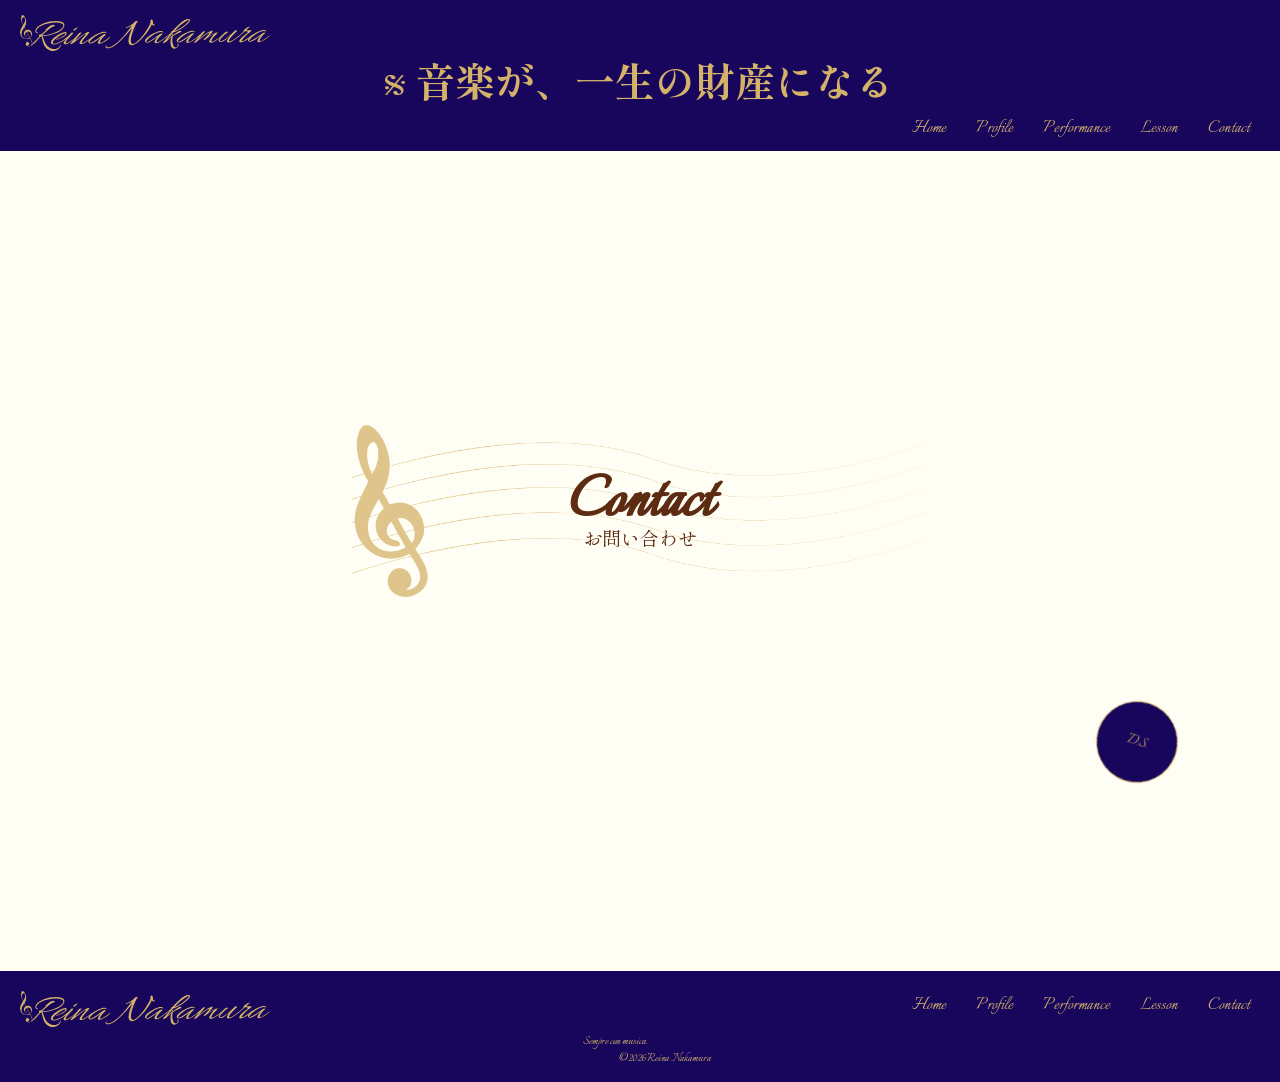
==== contact/contact.html @ 7257849a "Add files via upload" ====
<html>

<head>
    <meta charset="utf-8">
    <title>中村鈴奈HP お問い合わせページ</title>
    <link href="../css/reset.css" rel="stylesheet" type="text/css">
    <link href="../css/style.css" rel="stylesheet" type="text/css">
    <link href="../css/anime.css" rel="stylesheet" type="text/css">
    <link rel="preconnect" href="https://fonts.googleapis.com">
    <link rel="preconnect" href="https://fonts.gstatic.com" crossorigin>
    <link
        href="https://fonts.googleapis.com/css2?family=Italianno&family=Shippori+Mincho:wght@400;500;600;700;800&display=swap"
        rel="stylesheet">
    <meta name="viewport" content="width=device-width, initial-scale=1.0">
</head>

<body>
    <header>
        <h1 class="logo"><img src="../images/logo.svg" alt="中村鈴奈　公式ウェブサイト"></h1>
        <div class="header_title">
            <img src="../images/segno.png" id="segno">
            <h2>音楽が、一生の財産になる</h2>
        </div>
        <nav class="nav">
            <li><a href="../index.html" lang="en">Home</a></li>
            <li><a href="../profile/profile.html" lang="en">Profile</a></li>
            <li><a href="../performance/performance.html" lang="en">Performance</a></li>
            <li><a href="../lesson/lesson.html" lang="en">Lesson</a></li>
            <li><a href="#" lang="en">Contact</a></li>
        </nav>
    </header>
    <main>
        <section id="title">
            <img src="../images/titlebg.png">
            <div class="titletext">
                <h2 lang="en">Contact</h2>
                <small>お問い合わせ</small>
            </div>
        </section>
        <div class="back_to_top">
            <a href="#segno">
                <p lang="en">D.S.</p>
            </a>
        </div>
    </main>
    <footer>
        <div>
            <h1 class="logo"><a href="#segno"><img src="../images/logo.svg" alt="中村鈴奈　公式ウェブサイト"></a></h1>
            <nav class="nav">
                <li><a href="../index.html" lang="en">Home</a></li>
                <li><a href="../profile/profile.html" lang="en">Profile</a></li>
                <li><a href="../performance/performance.html" lang="en">Performance</a></li>
                <li><a href="../lesson/lesson.html" lang="en">Lesson</a></li>
                <li><a href="#segno" lang="en">Contact</a></li>
            </nav>
        </div>
        <p>
            <small class="italiano" lang="en">Sempre con musica.</small><br>
            <small class="copylight" lang="en">&copy;2026 Reina Nakamura</small>
        </p>
    </footer>
    <script src="../js/jquery-4.0.0.min.js"></script>
    <script src="../js/main.js"></script>
</body>
---- css/style.css ----
html {
    font-family: "Shippori Mincho", serif;
    background: #fffef4;
    color: #5d2b11;
    font-size: 62.5%;
    scroll-behavior: smooth;
}

:lang(en) {
    font-family: "Italianno", cursive;
}

body {
    font-size: 1.6rem;
}

a {
    color: #d4b26a;
}

h2 {
    font-size: 2.9rem;
}

h2:lang(en) {
    font-size: 5rem;
    line-height: 0.8;
}

#menu-btn-check {
    display: none;
}

header {
    width: 100vw;
    background: #17065c;
    color: #d4b26a;
}

header h1 img {
    width: 250px;
    padding: 15px 0 0 20px;
}

.header_title {
    display: flex;
    justify-content: center;
    align-items: center;
}

.header_title img {
    width: 20px;
    height: 20px;
    padding: 10px 10px 0 0;
}

header h2 {
    font-size: 4rem;
}

header nav {
    display: flex;
    justify-content: flex-end;
    padding: 0 15px 10px 15px;
}

header li {
    padding: 0 15px 0;
    font-size: 2rem;
}

#segno {
    scroll-margin-top: 65px;
}

.inner {
    max-width: 860px;
    width: min(90%, 860px);
    margin: auto;
}

#fv {
    margin-top: 100px;
}

.fv {
    display: grid;
    grid-template-columns: 1fr 1fr;
}

.fv_img {
    display: grid;
    position: relative;
    width: 100%;
    justify-items: center;
    gap: 12px;
}

.fvimg1 {
    width: 200px;
    height: 250px;
    background: red;
    position: relative;
    transform: translateX(-70px)translateY(-20px);
    box-shadow: 4px 4px 12px rgba(93, 43, 17, .25);
}

.fvimg2 {
    width: 240px;
    height: 180px;
    background: blue;
    position: absolute;
    transform: translateX(50px)translateY(80px);
    box-shadow: 4px 4px 12px rgba(93, 43, 17, .25);
}

.fv_text {
    display: grid;
    gap: 25px;
}

.fv1 {
    justify-self: start;
}

.fv2 {
    justify-self: start;
    margin-left: 4vw;
    transform: translateY(-10px);
}

.fv3,
.fv4,
.fv5 {
    justify-self: start;
}

.fv_bottom {
    display: flex;
    justify-content: center;
    align-items: center;
    margin-top: 50px;
    gap: 70px;
}

.fv7 {
    display: grid;
    width: 145px;
    height: 45px;
    background-color: #17065c;
    color: #d4b26a;
    border-radius: 10px;
}

.fv7 a {
    display: grid;
    place-items: center;
    width: 100%;
    height: 100%;
}

.fv6 {
    text-align: center;
    transform: translateX(-50px);
}

.fv6_1 {
    text-align: center;
}

.contact_btn {
    display: flex;
    width: 145px;
    height: 45px;
    background-color: #17065c;
    color: #d4b26a;
    justify-content: center;
    align-items: center;
    border-radius: 10px;
    margin-top: 50px;
}

#service {
    margin-top: 100px;
}

.sectiontitle {
    display: block;
    text-align: center;
    margin-bottom: 30px;
}

.sectiontitle small {
    display: block;
    margin-bottom: 15px;
}

.service_grid {
    display: grid;
    grid-template-columns: repeat(3, 1fr);
    gap: 10px 20px;
    justify-content: space-evenly;
    margin: 0 100px;
}

.service_img {
    width: 350px;
    aspect-ratio: 5/3;
    background-color: #d4b26a;
    margin: 10px auto 25px;
}

.service1,
.service2,
.service3 {
    padding: clamp(10px, 1.3vw, 38px);
}

.service1 h3,
.service2 h3,
.service3 h3 {
    text-align: center;
    margin: 1.5rem 0;
}

.text1 {
    text-align: center;
}

.text2,
.text3 {
    text-align: center;
}

#profile {
    margin-top: 100px;
}

.profile_wrap {
    display: flex;
    align-items: center;
    justify-content: space-between;
    gap: 80px;
}

.profile_img {
    width: 350px;
    aspect-ratio: 1;
    background-color: #17065c;
    border-radius: 50%;
    transform: translateY(-10px);
}

.profile_img img {
    width: 100%;
    height: 100%;
    object-fit: cover;
    border-radius: 50%;
}

.profile_name {
    text-align: center;
}

.profile_text {
    width: clamp(90%, 430px, 500px);
    margin-top: 10px;
    line-height: 2;
}

.profile_btn {
    display: flex;
    width: 170px;
    height: 45px;
    background-color: #17065c;
    color: #d4b26a;
    justify-content: center;
    align-items: center;
    border-radius: 10px;
    margin: 25px auto;
    text-align: center;
}

#news {
    margin-top: 100px;
}

.news-list {
    border: 1px solid #5d2b11;
    border-right: none;
    border-radius: 20px;
    overflow: hidden;
}

.news-flame {
    display: grid;
    grid-template-columns: 1fr 12px;
}

.news-list dl {
    display: grid;
    grid-template-columns: 250px 1fr;
    gap: 10px 15px;
    background: #fffef4;
    padding: 12px 20px;
    border-bottom: 1px solid #5d2b11;
}

.news-list dt {
    text-align: center;
}

.news-list dt,
.news-list dd {
    padding: 10px 0;
}

.news-list {
    height: 250px;
    overflow-y: auto;
    overflow-x: hidden;
}

#contact {
    margin-top: 100px;
    display: flex;
    flex-direction: column;
    justify-content: center;
    align-items: center;
}

.contacttext {
    line-height: 2.5;
}

.back_to_top {
    display: flex;
    align-items: center;
    justify-content: center;
    width: 80px;
    height: 80px;
    border-radius: 50%;
    background: #17065c;
    color: #d4b26a;
    border: #d4b26a 1px solid;
    position: fixed;
    bottom: 13%;
    right: 8%;
    transform: rotate(0.05turn);
    transition: .3s;
}

.back_to_top a {
    display: flex;
    justify-content: center;
    align-items: center;
    width: 100%;
    height: 100%;
    position: relative;
}

footer {
    width: 100vw;
    margin-top: 100px;
    background: #17065c;
    color: #d4b26a;
}

footer div {
    display: flex;
    justify-content: space-between;
}

footer h1 img {
    width: 250px;
    padding: 20px 0 0 20px;
}

footer nav {
    display: flex;
    justify-content: flex-end;
    padding: 15px;
}

footer li {
    padding: 0 15px 0;
    font-size: 2rem;
}

footer p {
    text-align: center;
    padding-bottom: 15px;
}

footer .italiano {
    padding-right: 50px;
}

footer .copylight {
    padding-left: 50px;
}

#title {
    height: 80vh;
    display: flex;
    align-items: center;
    justify-content: center;
}

#title img {
    position: relative;
    width: 45vw;
    opacity: 0.75;
}

.titletext {
    position: absolute;
    text-align: center;
}

.titletext h2 {
    font-size: 7rem;
}

.titletext small {
    font-size: 120%;
    line-height: 0.8;
}

/* -----mediaquery----- */

@media (max-width:768px) {

    header h1 img {
        width: 150px;
        padding: 15px 0 0 20px;
    }

    header h2 {
        font-size: 2rem;
    }

    .header_title img {
        width: 10px;
        aspect-ratio: 1/1;
    }

    .nav {
        display: block;
        width: 100vw;
        height: 100%;
        position: fixed;
        top: 0;
        left: 0;
        z-index: 80;
        background-color: #000;
    }

    .nav li {
        padding: 70px 10px 0;
    }

    .nav li {
        border-bottom: solid 1px #fff;
        list-style: none;
    }

    .nav li a {
        display: block;
        width: 100%;
        font-size: 15px;
        box-sizing: border-box;
        color: #fff !important;
        text-decoration: none;
        padding: 9px 15px 10px 0;
        position: relative;
        margin: 0;
    }

    .nav li a::before {
        content: "";
        width: 7px;
        height: 7px;
        border-top: solid 2px #fff;
        border-right: solid 2px #fff;
        transform: rotate(45deg);
        position: absolute;
        right: 11px;
        top: 16px;
    }

    .nav {
        width: 100%;
        height: 100%;
        position: fixed;
        top: 0;
        left: 100%;
        z-index: 80;
        background: rgba(0, 0, 0, 0.5);
        transition: all 0.5s;
    }

    #menu-btn-check:checked~.nav {
        left: 0;
    }

    .menu-btn {
        position: fixed;
        top: 10px;
        right: 10px;
        display: flex;
        height: 50px;
        width: 50px;
        justify-content: center;
        align-items: center;
        z-index: 100;
        background-color: #000;
    }

    .menu-btn span,
    .menu-btn span:before,
    .menu-btn span:after {
        content: '';
        display: block;
        height: 3px;
        width: 25px;
        border-radius: 3px;
        background-color: #fff;
        position: absolute;
    }

    .menu-btn span:before {
        bottom: 8px;
    }

    .menu-btn span:after {
        top: 8px;
    }

    #menu-btn-check {
        display: none;
    }

    #menu-btn-check:checked~.menu-btn span {
        background-color: rgba(255, 255, 255, 0);
    }

    #menu-btn-check:checked~.menu-btn span::before {
        bottom: 0;
        transform: rotate(45deg);
    }

    #menu-btn-check:checked~.menu-btn span::after {
        top: 0;
        transform: rotate(-45deg);
    }

    .fv {
        grid-template-columns: 1fr;
    }

    .fv_bottom {
        flex-direction: column;
    }

    .service_grid {
        grid-template-columns: 1fr;
        margin: auto;
    }

    .profile_wrap {
        flex-direction: column;
    }

    .news-list dl {
        grid-template-columns: .3fr .7fr;
    }

    footer div {
        flex-direction: column;
    }

    .back_to_top {
        transform: scale(0.7) rotate(0.05turn);
    }
}
---- css/anime.css ----
li {
    transition: transform 0.2s ease-in-out;
}

li:hover {
    transform: scale(1.2);
}

a:link,
a:visited {
    text-decoration: none;
}

.contact_btn:hover,
.fv7:hover,
.profile_btn:hover {
    box-shadow: 2px 2px 2px 2px rgba(23, 13, 44, 0.8);
}

.contact_btn:active,
.fv7:active {
    transform: translateX(2px) translateY(2px);
    border-bottom: none;
}

.contact_btn,
.fv7,
.profile_btn {
    transition:
        background 0.5s,
        box-shadow 0.5s,
        color 0.5s,
        transform 0.1s;
}

.service_link:hover {
    transform: scale(1.03) translateY(-3px);
    transition: all 0.5s;
}

.service_link:active {
    transform: scale(1.03) translateY(0);
    transition: transform 0.5s;
}

.service_link:link,
.service_link:visited {
    color: #5d2b11;
    border: 1.5px solid #5d2b11;
}

.profile_btn:active {
    transform: translateX(2px) translateY(2px);
    border-bottom: none;
}

.news-list::-webkit-scrollbar {
    width: 8px;
}

.news-list::-webkit-scrollbar-track {
    background: #f5f5f5;
    border-radius: 5px;
}

.news-list::-webkit-scrollbar-thumb {
    background: #5d2b11;
    border-radius: 10px;
}

.news-list::-webkit-scrollbar-thumb:hover {
    background: #683012;
}

.news-list dl:last-child {
    border-bottom: none;
}

.back_to_top:hover p {
    font-size: 0;
}

.back_to_top a::after {
    content: "Dal Segno\A ↑Top";
    white-space: pre;
    position: absolute;
    opacity: 0;
    font-size: 12px;
    line-height: 1.4;
    text-align: center;
    transition: .3s;
    pointer-events: none;
}

.back_to_top a:hover::after {
    opacity: 1;
    transform: translateY(0);
}

.back_to_top:active {
    transform: rotate(0.05turn) translateY(4px);
}

@media (max-width:768px) {
    li:hover {
        transform: scale(1);
    }
}
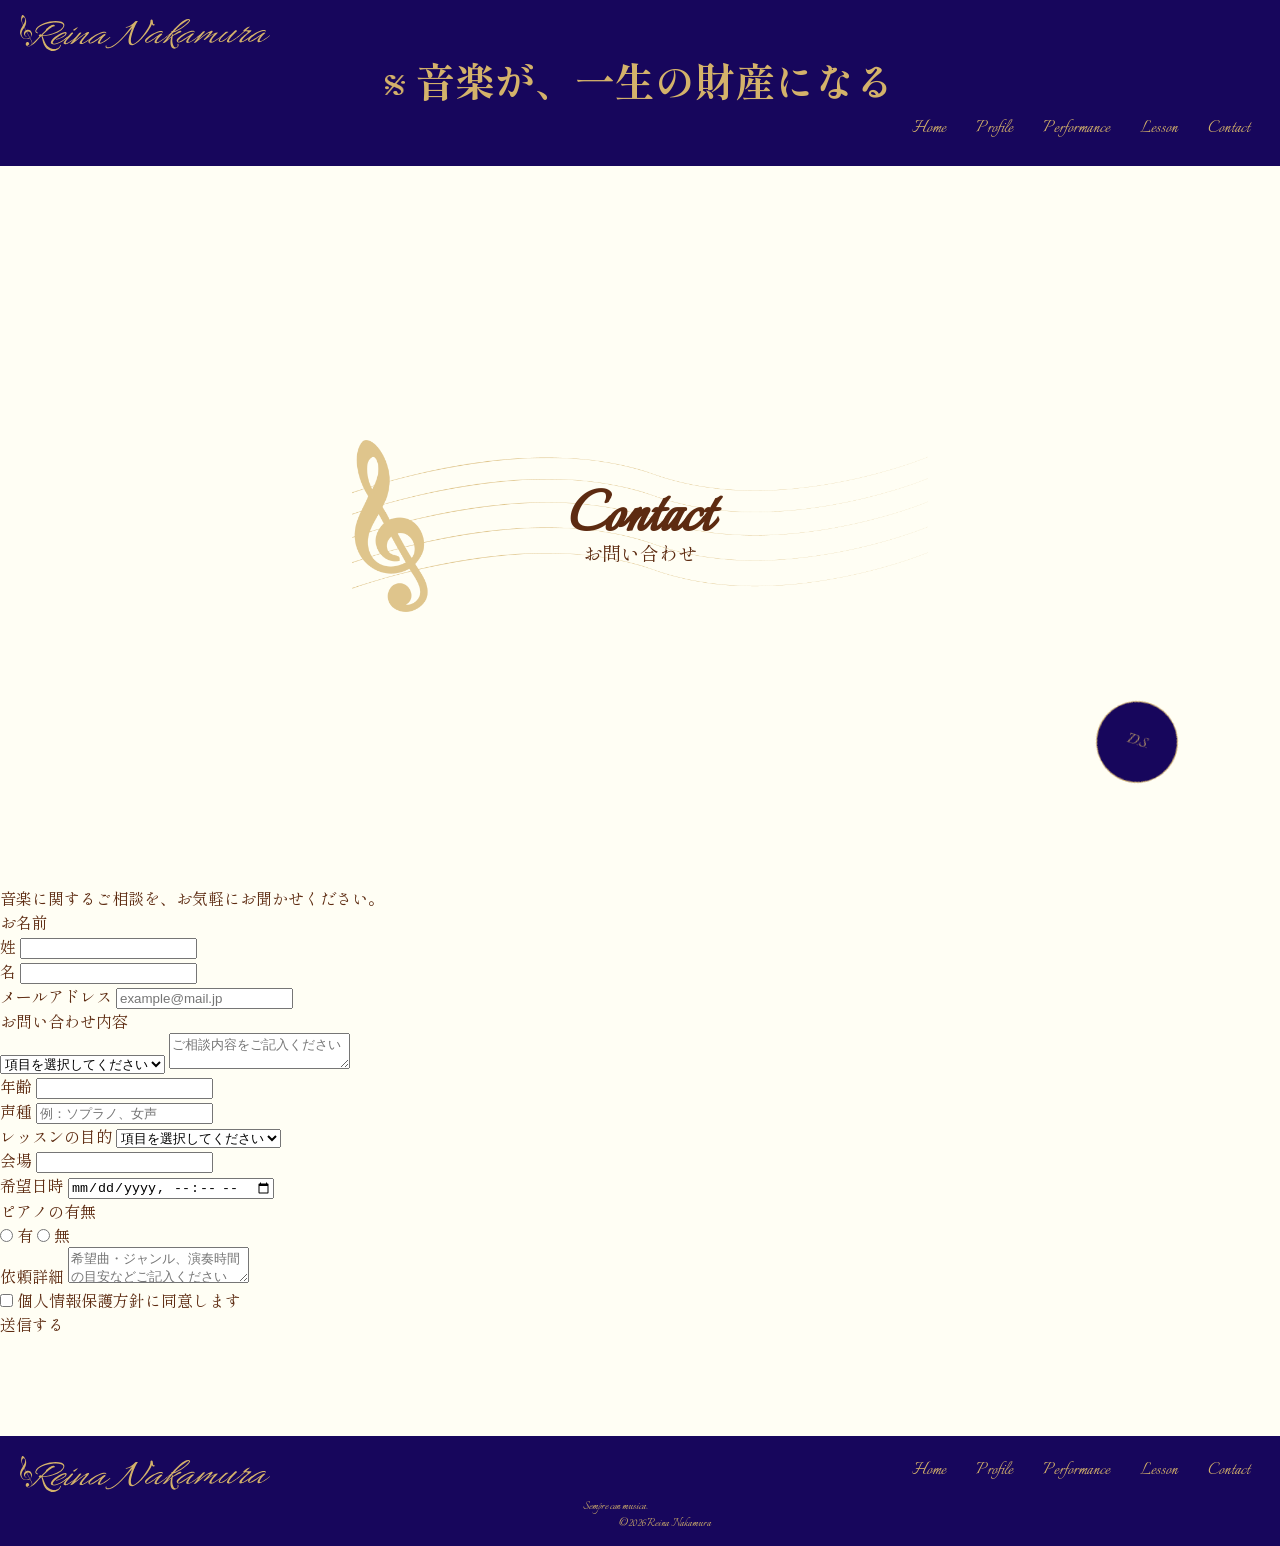
==== commit d80d0874: "Add files via upload" ====
--- a/contact/contact.html
+++ b/contact/contact.html
@@ -21,6 +21,8 @@
             <img src="../images/segno.png" id="segno">
             <h2>音楽が、一生の財産になる</h2>
         </div>
+        <input type="checkbox" id="menu-btn-check">
+        <label for="menu-btn-check" class="menu-btn"><span></span></label>
         <nav class="nav">
             <li><a href="../index.html" lang="en">Home</a></li>
             <li><a href="../profile/profile.html" lang="en">Profile</a></li>
@@ -36,6 +38,81 @@
                 <h2 lang="en">Contact</h2>
                 <small>お問い合わせ</small>
             </div>
+        </section>
+        <p>音楽に関するご相談を、お気軽にお聞かせください。</p>
+        <section id="contact_list">
+            <form action="#" method="post">
+                <div class="form_row">
+                    <div class="form_name">
+                        <p>お名前</p>
+                        <div class="name_input">
+                            <div class="last_name">
+                                <label for="last_name">姓</label>
+                                <input type="text" id="last_name" name="last_name">
+                            </div>
+                            <div class="first_name">
+                                <label for="first_name">名</label>
+                                <input type="text" id="first_name" name="first_name">
+                            </div>
+                        </div>
+                    </div>
+                    <div class="form_mail">
+                        <label for="mail">メールアドレス</label>
+                        <input type="email" id="mail" placeholder="example@mail.jp" name="mail">
+                    </div>
+                    <div class="form_purpose">
+                        <p>お問い合わせ内容</p>
+                        <select id="purpose" name="purpose">
+                            <option value="">項目を選択してください</option>
+                        </select>
+                        <textarea id="message" name="message" placeholder="ご相談内容をご記入ください"></textarea>
+                    </div>
+                    <div class="form_age">
+                        <label for="age">年齢</label>
+                        <input type="number" id="age" name="age">
+                    </div>
+                    <div class="form_voice_type">
+                        <label for="voice_type">声種</label>
+                        <input type="text" id="voice_type" name="voice_type" placeholder="例：ソプラノ、女声">
+                    </div>
+                    <div class="form_lesson_purpose">
+                        <label for="lesson_purpose">レッスンの目的</label>
+                        <select id="lesson_purpose" name="lesson_purpose">
+                            <option value="">項目を選択してください</option>
+                        </select>
+                    </div>
+                    <div class="form_venue">
+                        <label for="venue">会場</label>
+                        <input type="text" id="venue" name="venue">
+                    </div>
+                    <div class="form_datetime">
+                        <label for="datetime">希望日時</label>
+                        <input type="datetime-local" id="datetime" name="datetime">
+                    </div>
+                    <div class="form_piano">
+                        <p>ピアノの有無</p>
+                        <div class="radio_group">
+                            <label>
+                                <input type="radio" name="piano" value="yes">
+                                有
+                            </label>
+                            <label>
+                                <input type="radio" name="piano" value="no">
+                                無
+                            </label>
+                        </div>
+                    </div>
+                    <div class="form_details">
+                        <label for="details">依頼詳細</label>
+                        <textarea id="details" name="details" placeholder="希望曲・ジャンル、演奏時間の目安などご記入ください"></textarea>
+                    </div>
+                </div>
+            </form>
+        </section>
+        <section id="contact_bottom">
+            <input type="checkbox" id="agree" name="agree">
+            <label for="agree">個人情報保護方針に同意します</label>
+            <p>送信する</p>
         </section>
         <div class="back_to_top">
             <a href="#segno">
--- a/css/style.css
+++ b/css/style.css
@@ -35,6 +35,7 @@
     width: 100vw;
     background: #17065c;
     color: #d4b26a;
+    padding-bottom: 15px;
 }
 
 header h1 img {
@@ -187,7 +188,7 @@
 .sectiontitle {
     display: block;
     text-align: center;
-    margin-bottom: 30px;
+    margin: 0 15px 30px;
 }
 
 .sectiontitle small {
@@ -197,23 +198,17 @@
 
 .service_grid {
     display: grid;
-    grid-template-columns: repeat(3, 1fr);
+    grid-template-columns: repeat(3, 30%);
     gap: 10px 20px;
     justify-content: space-evenly;
     margin: 0 100px;
 }
 
 .service_img {
-    width: 350px;
+    width: 300px;
     aspect-ratio: 5/3;
     background-color: #d4b26a;
-    margin: 10px auto 25px;
-}
-
-.service1,
-.service2,
-.service3 {
-    padding: clamp(10px, 1.3vw, 38px);
+    margin: 0 auto 25px;
 }
 
 .service1 h3,
@@ -223,13 +218,11 @@
     margin: 1.5rem 0;
 }
 
-.text1 {
-    text-align: center;
-}
-
+.text1,
 .text2,
 .text3 {
     text-align: center;
+    margin-bottom: 2.5vw;
 }
 
 #profile {
@@ -240,7 +233,7 @@
     display: flex;
     align-items: center;
     justify-content: space-between;
-    gap: 80px;
+    gap: 70px;
 }
 
 .profile_img {
@@ -264,8 +257,13 @@
 
 .profile_text {
     width: clamp(90%, 430px, 500px);
-    margin-top: 10px;
+    margin: 10px 0;
     line-height: 2;
+}
+
+.profile_bottom {
+    width: 100%;
+    padding-left: 15px;
 }
 
 .profile_btn {
@@ -442,62 +440,52 @@
 
     .header_title img {
         width: 10px;
-        aspect-ratio: 1/1;
     }
 
     .nav {
         display: block;
-        width: 100vw;
-        height: 100%;
-        position: fixed;
-        top: 0;
-        left: 0;
-        z-index: 80;
-        background-color: #000;
-    }
-
-    .nav li {
-        padding: 70px 10px 0;
-    }
-
-    .nav li {
-        border-bottom: solid 1px #fff;
-        list-style: none;
-    }
-
-    .nav li a {
-        display: block;
-        width: 100%;
-        font-size: 15px;
-        box-sizing: border-box;
-        color: #fff !important;
-        text-decoration: none;
-        padding: 9px 15px 10px 0;
-        position: relative;
-        margin: 0;
-    }
-
-    .nav li a::before {
-        content: "";
-        width: 7px;
-        height: 7px;
-        border-top: solid 2px #fff;
-        border-right: solid 2px #fff;
-        transform: rotate(45deg);
-        position: absolute;
-        right: 11px;
-        top: 16px;
-    }
-
-    .nav {
         width: 100%;
         height: 100%;
         position: fixed;
         top: 0;
         left: 100%;
         z-index: 80;
-        background: rgba(0, 0, 0, 0.5);
+        background: rgba(13, 3, 51, 0.5);
         transition: all 0.5s;
+        border: #d4b26a 1px solid;
+    }
+
+    .nav li {
+        padding: 70px 10px 0;
+    }
+
+    .nav li {
+        border-bottom: solid 1px #d4b26a;
+        list-style: none;
+    }
+
+    .nav li a {
+        display: block;
+        width: 100%;
+        font-size: 30px;
+        box-sizing: border-box;
+        color: #d4b26a !important;
+        text-decoration: none;
+        padding: 9px 15px 10px 0;
+        position: relative;
+        margin: 0;
+    }
+
+    .nav li a::before {
+        content: "";
+        width: 7px;
+        height: 7px;
+        border-top: solid 2px #d4b26a;
+        border-right: solid 2px #d4b26a;
+        transform: rotate(45deg);
+        position: absolute;
+        right: 11px;
+        top: 16px;
     }
 
     #menu-btn-check:checked~.nav {
@@ -514,7 +502,8 @@
         justify-content: center;
         align-items: center;
         z-index: 100;
-        background-color: #000;
+        background-color: #17065c;
+        border: #d4b26a 0.5px solid;
     }
 
     .menu-btn span,
@@ -525,7 +514,7 @@
         height: 3px;
         width: 25px;
         border-radius: 3px;
-        background-color: #fff;
+        background-color: #d4b26a;
         position: absolute;
     }
 
@@ -565,13 +554,21 @@
 
     .service_grid {
         grid-template-columns: 1fr;
-        margin: auto;
+        margin: 25px 50px;
+    }
+
+    .service_img {
+        margin: 25px auto;
     }
 
     .profile_wrap {
         flex-direction: column;
     }
 
+    .profile_img {
+        transform: scale(0.8);
+    }
+
     .news-list dl {
         grid-template-columns: .3fr .7fr;
     }
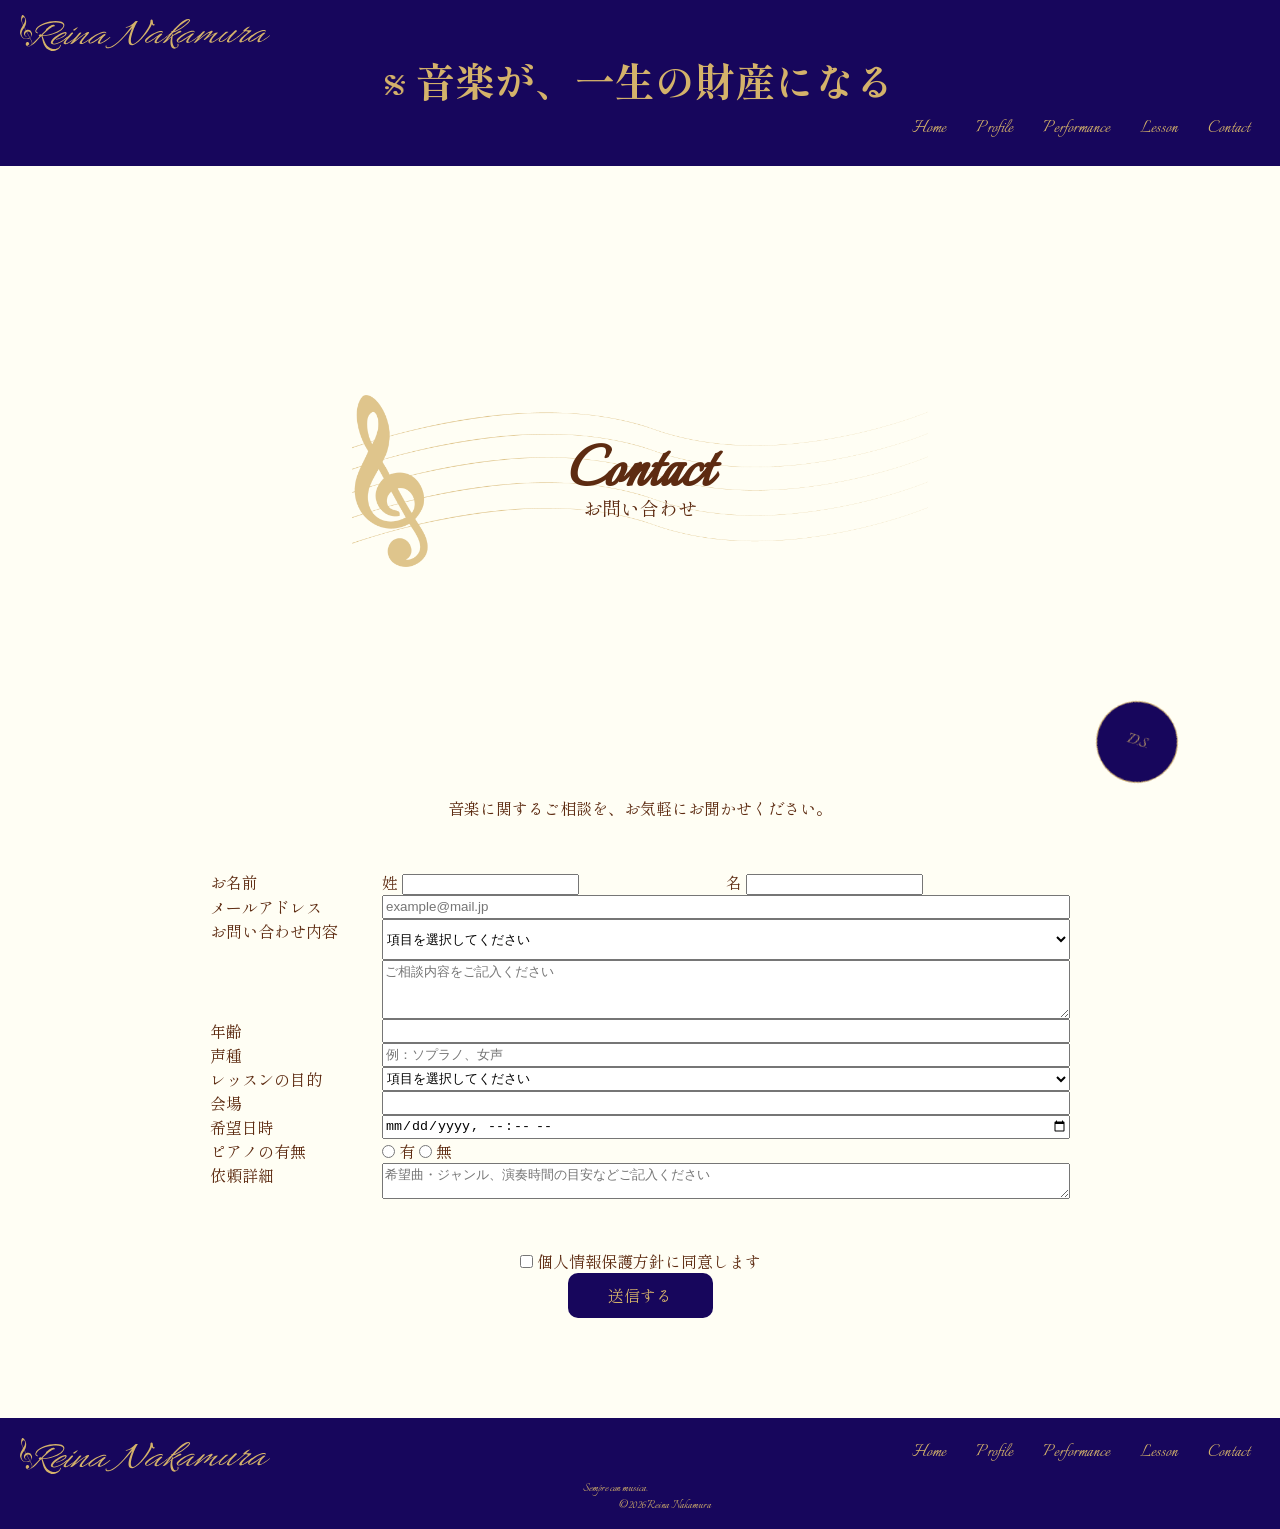
==== commit 35d016fb: "Add files via upload" ====
--- a/contact/contact.html
+++ b/contact/contact.html
@@ -39,80 +39,86 @@
                 <small>お問い合わせ</small>
             </div>
         </section>
-        <p>音楽に関するご相談を、お気軽にお聞かせください。</p>
-        <section id="contact_list">
-            <form action="#" method="post">
-                <div class="form_row">
-                    <div class="form_name">
-                        <p>お名前</p>
-                        <div class="name_input">
-                            <div class="last_name">
-                                <label for="last_name">姓</label>
-                                <input type="text" id="last_name" name="last_name">
-                            </div>
-                            <div class="first_name">
-                                <label for="first_name">名</label>
-                                <input type="text" id="first_name" name="first_name">
+        <div class="inner">
+            <p class="list_top">音楽に関するご相談を、お気軽にお聞かせください。</p>
+            <section id="contact_list">
+                <form action="#" method="post">
+                    <div class="form_row">
+                        <div class="form_name">
+                            <label>お名前</label>
+                            <div class="name_input">
+                                <div class="last_name">
+                                    <label for="last_name">姓</label>
+                                    <input type="text" id="last_name" name="last_name">
+                                </div>
+                                <div class="first_name">
+                                    <label for="first_name">名</label>
+                                    <input type="text" id="first_name" name="first_name">
+                                </div>
                             </div>
                         </div>
-                    </div>
-                    <div class="form_mail">
-                        <label for="mail">メールアドレス</label>
-                        <input type="email" id="mail" placeholder="example@mail.jp" name="mail">
-                    </div>
-                    <div class="form_purpose">
-                        <p>お問い合わせ内容</p>
-                        <select id="purpose" name="purpose">
-                            <option value="">項目を選択してください</option>
-                        </select>
-                        <textarea id="message" name="message" placeholder="ご相談内容をご記入ください"></textarea>
-                    </div>
-                    <div class="form_age">
-                        <label for="age">年齢</label>
-                        <input type="number" id="age" name="age">
-                    </div>
-                    <div class="form_voice_type">
-                        <label for="voice_type">声種</label>
-                        <input type="text" id="voice_type" name="voice_type" placeholder="例：ソプラノ、女声">
-                    </div>
-                    <div class="form_lesson_purpose">
-                        <label for="lesson_purpose">レッスンの目的</label>
-                        <select id="lesson_purpose" name="lesson_purpose">
-                            <option value="">項目を選択してください</option>
-                        </select>
-                    </div>
-                    <div class="form_venue">
-                        <label for="venue">会場</label>
-                        <input type="text" id="venue" name="venue">
-                    </div>
-                    <div class="form_datetime">
-                        <label for="datetime">希望日時</label>
-                        <input type="datetime-local" id="datetime" name="datetime">
-                    </div>
-                    <div class="form_piano">
-                        <p>ピアノの有無</p>
-                        <div class="radio_group">
-                            <label>
-                                <input type="radio" name="piano" value="yes">
-                                有
-                            </label>
-                            <label>
-                                <input type="radio" name="piano" value="no">
-                                無
-                            </label>
+                        <div class="form_mail">
+                            <label for="mail">メールアドレス</label>
+                            <input type="email" id="mail" placeholder="example@mail.jp" name="mail">
+                        </div>
+                        <div class="form_purpose">
+                            <label>お問い合わせ内容</label>
+                            <div class="form_purpose_bottom">
+                                <select id="purpose" name="purpose">
+                                    <option value="">項目を選択してください</option>
+                                </select>
+                                <textarea id="message" name="message" placeholder="ご相談内容をご記入ください"></textarea>
+                            </div>
+                        </div>
+                        <div class="form_age">
+                            <label for="age">年齢</label>
+                            <input type="number" id="age" name="age">
+                        </div>
+                        <div class="form_voice_type">
+                            <label for="voice_type">声種</label>
+                            <input type="text" id="voice_type" name="voice_type" placeholder="例：ソプラノ、女声">
+                        </div>
+                        <div class="form_lesson_purpose">
+                            <label for="lesson_purpose">レッスンの目的</label>
+                            <select id="lesson_purpose" name="lesson_purpose">
+                                <option value="">項目を選択してください</option>
+                            </select>
+                        </div>
+                        <div class="form_venue">
+                            <label for="venue">会場</label>
+                            <input type="text" id="venue" name="venue">
+                        </div>
+                        <div class="form_datetime">
+                            <label for="datetime">希望日時</label>
+                            <input type="datetime-local" id="datetime" name="datetime">
+                        </div>
+                        <div class="form_piano">
+                            <p>ピアノの有無</p>
+                            <div class="radio_group">
+                                <label>
+                                    <input type="radio" name="piano" value="yes">
+                                    有
+                                </label>
+                                <label>
+                                    <input type="radio" name="piano" value="no">
+                                    無
+                                </label>
+                            </div>
+                        </div>
+                        <div class="form_details">
+                            <label for="details">依頼詳細</label>
+                            <textarea id="details" name="details" placeholder="希望曲・ジャンル、演奏時間の目安などご記入ください"></textarea>
                         </div>
                     </div>
-                    <div class="form_details">
-                        <label for="details">依頼詳細</label>
-                        <textarea id="details" name="details" placeholder="希望曲・ジャンル、演奏時間の目安などご記入ください"></textarea>
-                    </div>
-                </div>
-            </form>
-        </section>
+                </form>
+            </section>
+        </div>
         <section id="contact_bottom">
-            <input type="checkbox" id="agree" name="agree">
-            <label for="agree">個人情報保護方針に同意します</label>
-            <p>送信する</p>
+            <div>
+                <input type="checkbox" id="agree" name="agree">
+                <label for="agree">個人情報保護方針に同意します</label>
+            </div>
+            <p class="contact_btn">送信する</p>
         </section>
         <div class="back_to_top">
             <a href="#segno">
--- a/css/style.css
+++ b/css/style.css
@@ -32,7 +32,7 @@
 }
 
 header {
-    width: 100vw;
+    width: 100%;
     background: #17065c;
     color: #d4b26a;
     padding-bottom: 15px;
@@ -205,7 +205,8 @@
 }
 
 .service_img {
-    width: 300px;
+    width: 100%;
+    max-width: 300px;
     aspect-ratio: 5/3;
     background-color: #d4b26a;
     margin: 0 auto 25px;
@@ -256,7 +257,8 @@
 }
 
 .profile_text {
-    width: clamp(90%, 430px, 500px);
+    width: 100%;
+    max-width: 430px;
     margin: 10px 0;
     line-height: 2;
 }
@@ -358,7 +360,7 @@
 }
 
 footer {
-    width: 100vw;
+    width: 100%;
     margin-top: 100px;
     background: #17065c;
     color: #d4b26a;
@@ -398,8 +400,10 @@
     padding-left: 50px;
 }
 
+/* -------Profile------- */
+
 #title {
-    height: 80vh;
+    height: 70vh;
     display: flex;
     align-items: center;
     justify-content: center;
@@ -407,7 +411,7 @@
 
 #title img {
     position: relative;
-    width: 45vw;
+    width: clamp(260px, 45vw, 600px);
     opacity: 0.75;
 }
 
@@ -423,6 +427,172 @@
 .titletext small {
     font-size: 120%;
     line-height: 0.8;
+}
+
+#introduction {
+    width: 100%;
+    margin-bottom: 100px;
+}
+
+.introduction_top {
+    width: 100%;
+    display: flex;
+    gap: 30px;
+    margin-bottom: 50px;
+    align-items: center;
+}
+
+.introduction_img {
+    width: min(70%, 400px);
+    aspect-ratio: 1;
+    border-radius: 50%;
+    background: #17065c;
+}
+
+.introduction_title {
+    text-align: center;
+    margin: auto;
+}
+
+.introduction_text p {
+    line-height: 2;
+}
+
+#history {
+    margin-bottom: 100px;
+}
+
+#history h2 {
+    margin-bottom: 50px;
+}
+
+.history_list dl {
+    display: grid;
+    grid-template-columns: 15% 1fr;
+    gap: 20px;
+}
+
+.history_list div {
+    display: flex;
+    flex-direction: column;
+    gap: 6px;
+}
+
+#youtube {
+    display: flex;
+    flex-direction: column;
+    align-items: center;
+    margin-bottom: 100px;
+}
+
+#youtube iframe {
+    width: 100%;
+    max-width: 560px;
+    aspect-ratio: 16 / 9;
+    height: auto;
+    margin-bottom: 70px;
+}
+
+#youtube div {
+    align-items: flex-start;
+    line-height: 2;
+}
+
+#profile_contact {
+    display: flex;
+    flex-direction: column;
+    align-items: center;
+}
+
+/* -------Performance------- */
+
+#performance_top {
+    width: fit-content;
+    margin: 0 auto 50px;
+    line-height: 2;
+}
+
+#performance_price h2 {
+    text-align: center;
+    margin-bottom: 30px;
+}
+
+#performance_price p {
+    line-height: 2;
+    width: fit-content;
+    margin: 0 auto;
+}
+
+.center {
+    padding-left: 0 !important;
+    text-align: center;
+    margin-bottom: 10px;
+    font-size: 2rem;
+    font-weight: 600;
+}
+
+#performance_price ul {
+    width: fit-content;
+    margin: 30px auto;
+}
+
+#performance_price li {
+    line-height: 1.8;
+}
+
+#performance_price li::before {
+    content: "♪";
+    color: #5d2b11;
+    margin-right: 10px;
+}
+
+#performance_contact {
+    display: flex;
+    flex-direction: column;
+    line-height: 2;
+    align-items: center;
+    margin-top: 30px;
+}
+
+/* -------lesson------- */
+
+#lesson_img {}
+
+#lesson_img img {}
+
+/* -------contact------- */
+
+.list_top {
+    text-align: center;
+    margin-bottom: 50px;
+}
+
+.form_row>div {
+    display: grid;
+    grid-template-columns: 20% 1fr;
+}
+
+.name_input {
+    display: grid;
+    grid-template-columns: 1fr 1fr;
+}
+
+.form_purpose {
+    height: min(100px);
+}
+
+.form_purpose_bottom {
+    display: grid;
+}
+
+#contact_bottom {
+    display: flex;
+    flex-direction: column;
+    align-items: center;
+}
+
+#contact_bottom div {
+    transform: translateY(50px);
 }
 
 /* -----mediaquery----- */
@@ -580,4 +750,20 @@
     .back_to_top {
         transform: scale(0.7) rotate(0.05turn);
     }
+
+    #title {
+        height: 60vh;
+    }
+
+    .introduction_top {
+        flex-direction: column;
+    }
+
+    #performance_price p {
+        font-size: 90%;
+    }
+
+    .center {
+        font-size: 1.9rem !important;
+    }
 }
--- a/css/anime.css
+++ b/css/anime.css
@@ -101,6 +101,10 @@
     transform: rotate(0.05turn) translateY(4px);
 }
 
+#performance_price li:hover {
+    transform: none;
+}
+
 @media (max-width:768px) {
     li:hover {
         transform: scale(1);
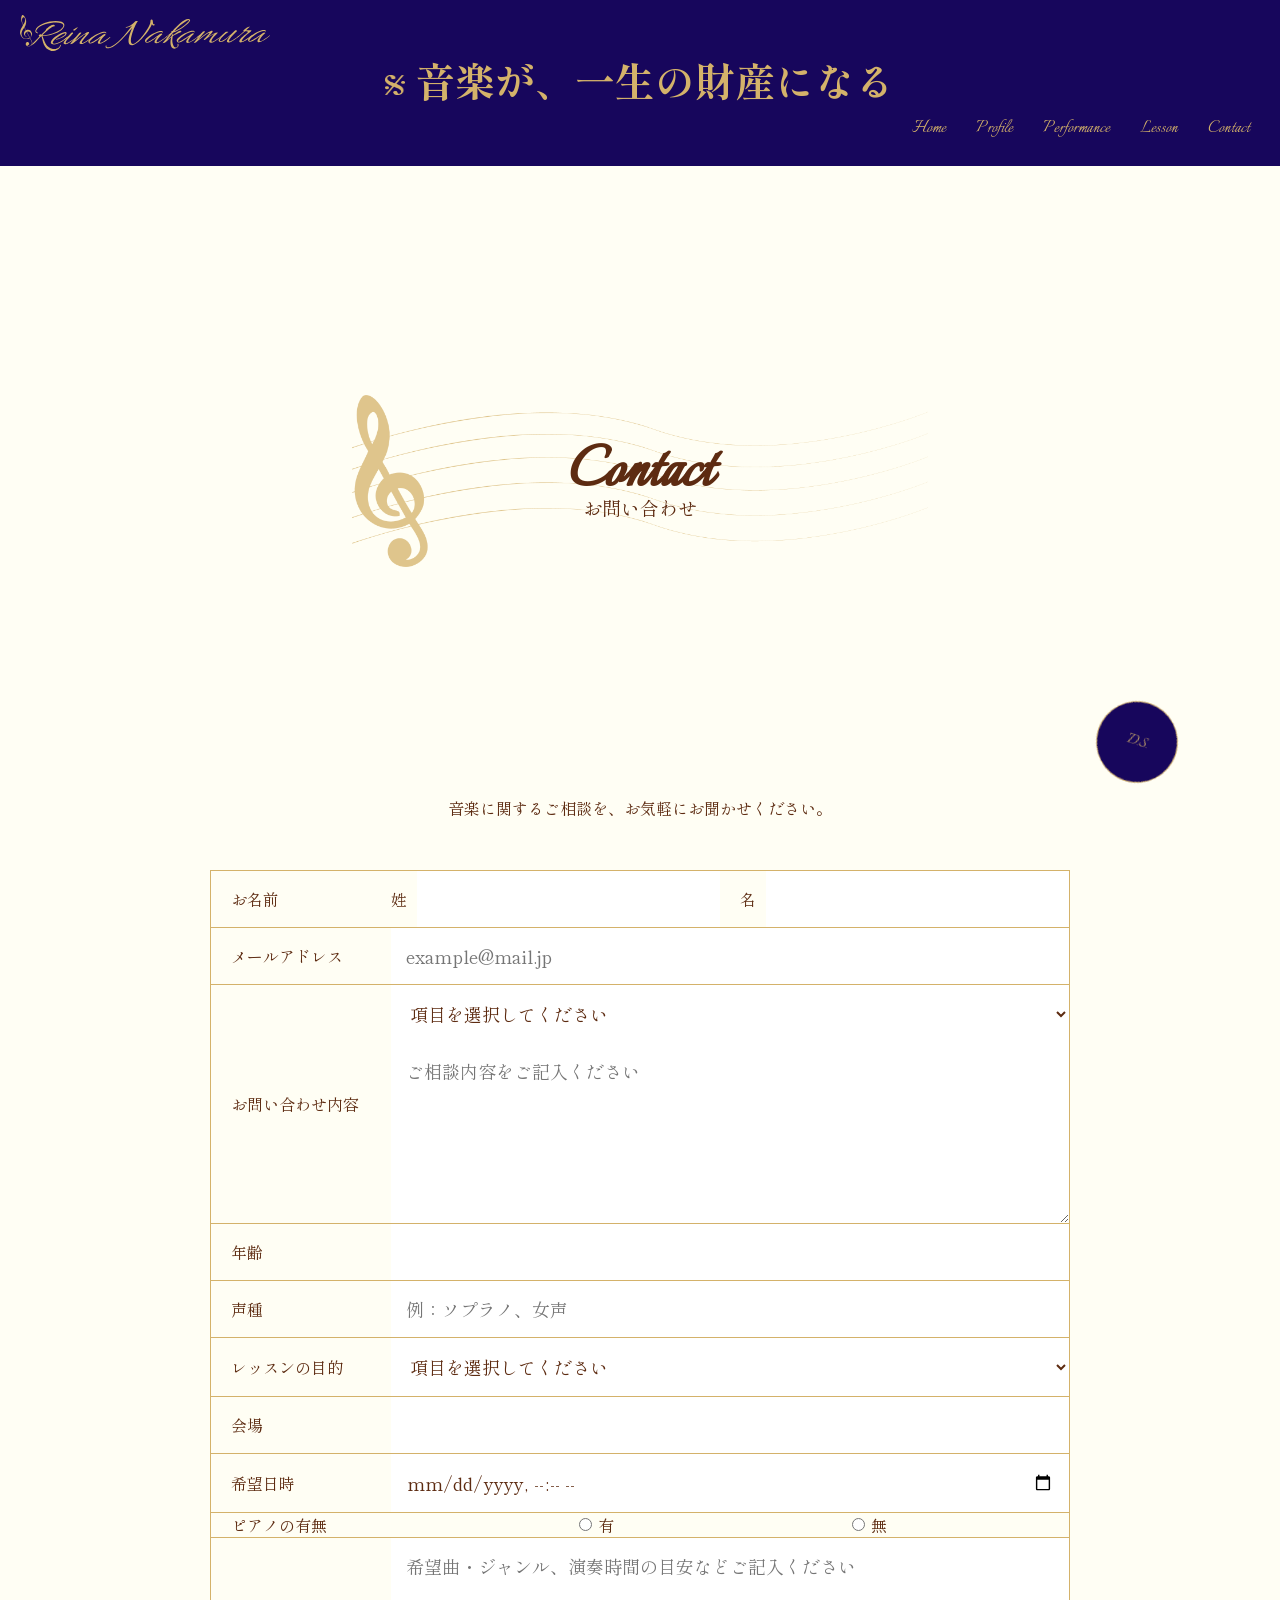
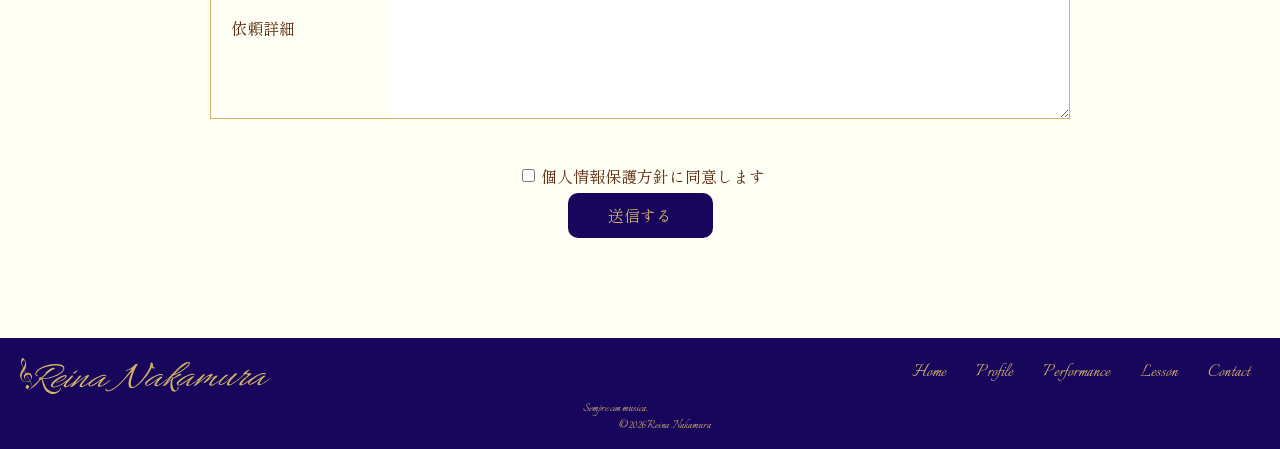
==== commit d0f9ebf8: "Add files via upload" ====
--- a/contact/contact.html
+++ b/contact/contact.html
@@ -66,6 +66,8 @@
                             <div class="form_purpose_bottom">
                                 <select id="purpose" name="purpose">
                                     <option value="">項目を選択してください</option>
+                                    <option value="performance">演奏依頼</option>
+                                    <option value="lesson">レッスン</option>
                                 </select>
                                 <textarea id="message" name="message" placeholder="ご相談内容をご記入ください"></textarea>
                             </div>
@@ -82,6 +84,9 @@
                             <label for="lesson_purpose">レッスンの目的</label>
                             <select id="lesson_purpose" name="lesson_purpose">
                                 <option value="">項目を選択してください</option>
+                                <option value="hobby">趣味（クラシック）</option>
+                                <option value="entrance_exam">受験対策</option>
+                                <option value="voice_training">ボイストレーニング（カラオケの上達など）</option>
                             </select>
                         </div>
                         <div class="form_venue">
--- a/css/style.css
+++ b/css/style.css
@@ -540,7 +540,8 @@
     line-height: 1.8;
 }
 
-#performance_price li::before {
+#performance_price li::before,
+#lesson_price li::before {
     content: "♪";
     color: #5d2b11;
     margin-right: 10px;
@@ -556,9 +557,45 @@
 
 /* -------lesson------- */
 
-#lesson_img {}
-
-#lesson_img img {}
+#lesson_top p {
+    width: max-content;
+    margin: auto;
+}
+
+#lesson_img {
+    display: grid;
+    grid-template-columns: 1fr 1fr;
+    gap: 10px;
+    margin: 50px auto;
+}
+
+#lesson_img img {
+    width: 100%;
+    aspect-ratio: 16/9;
+}
+
+.lesson_img1,
+.lesson_img2,
+.lesson_img3,
+.lesson_img4 {
+    position: relative;
+}
+
+#lesson_img h2 {
+    position: absolute;
+    z-index: 2;
+    top: 50%;
+    left: 50%;
+    transform: translate(-50%, -50%);
+    font-size: 2.5rem;
+    white-space: nowrap;
+}
+
+#lesson_price h2,
+#lesson_price h3 {
+    text-align: center;
+    margin: 30px auto;
+}
 
 /* -------contact------- */
 
@@ -567,24 +604,77 @@
     margin-bottom: 50px;
 }
 
+.form_row {
+    display: grid;
+}
+
 .form_row>div {
     display: grid;
-    grid-template-columns: 20% 1fr;
+    grid-template-columns: 180px 1fr;
+    border: 1px solid #d4b26a;
+}
+
+.form_row>div:not(:first-child) {
+    border-top: none;
+}
+
+.form_row>div>label,
+.form_row>div>p {
+    display: flex;
+    align-items: center;
+    padding-left: 20px;
 }
 
 .name_input {
     display: grid;
     grid-template-columns: 1fr 1fr;
+    gap: 20px;
+}
+
+.name_input>div {
+    display: flex;
+    align-items: center;
+    gap: 10px;
 }
 
 .form_purpose {
-    height: min(100px);
+    min-height: 100px;
 }
 
 .form_purpose_bottom {
     display: grid;
 }
 
+input,
+select,
+textarea {
+    width: 100%;
+    border: none;
+    background: #fff;
+    padding: 15px;
+    font-size: 1.8rem;
+    color: #5d2b11;
+    font-family: inherit;
+    box-sizing: border-box;
+}
+
+.radio_group {
+    display: flex;
+    justify-content: space-evenly;
+    gap: 5rem;
+}
+
+.radio_group>label {
+    display: grid;
+    grid-template-columns: 25px 1fr;
+    align-items: center;
+}
+
+textarea {
+    min-height: 180px;
+    resize: vertical;
+}
+
 #contact_bottom {
     display: flex;
     flex-direction: column;
@@ -592,7 +682,10 @@
 }
 
 #contact_bottom div {
-    transform: translateY(50px);
+    display: grid;
+    grid-template-columns: 25px 1fr;
+    align-items: center;
+    transform: translateY(45px);
 }
 
 /* -----mediaquery----- */
@@ -766,4 +859,8 @@
     .center {
         font-size: 1.9rem !important;
     }
+
+    #lesson_img {
+        grid-template-columns: 1fr;
+    }
 }
--- a/css/anime.css
+++ b/css/anime.css
@@ -101,7 +101,8 @@
     transform: rotate(0.05turn) translateY(4px);
 }
 
-#performance_price li:hover {
+#performance_price li:hover,
+#lesson_price li:hover {
     transform: none;
 }
 
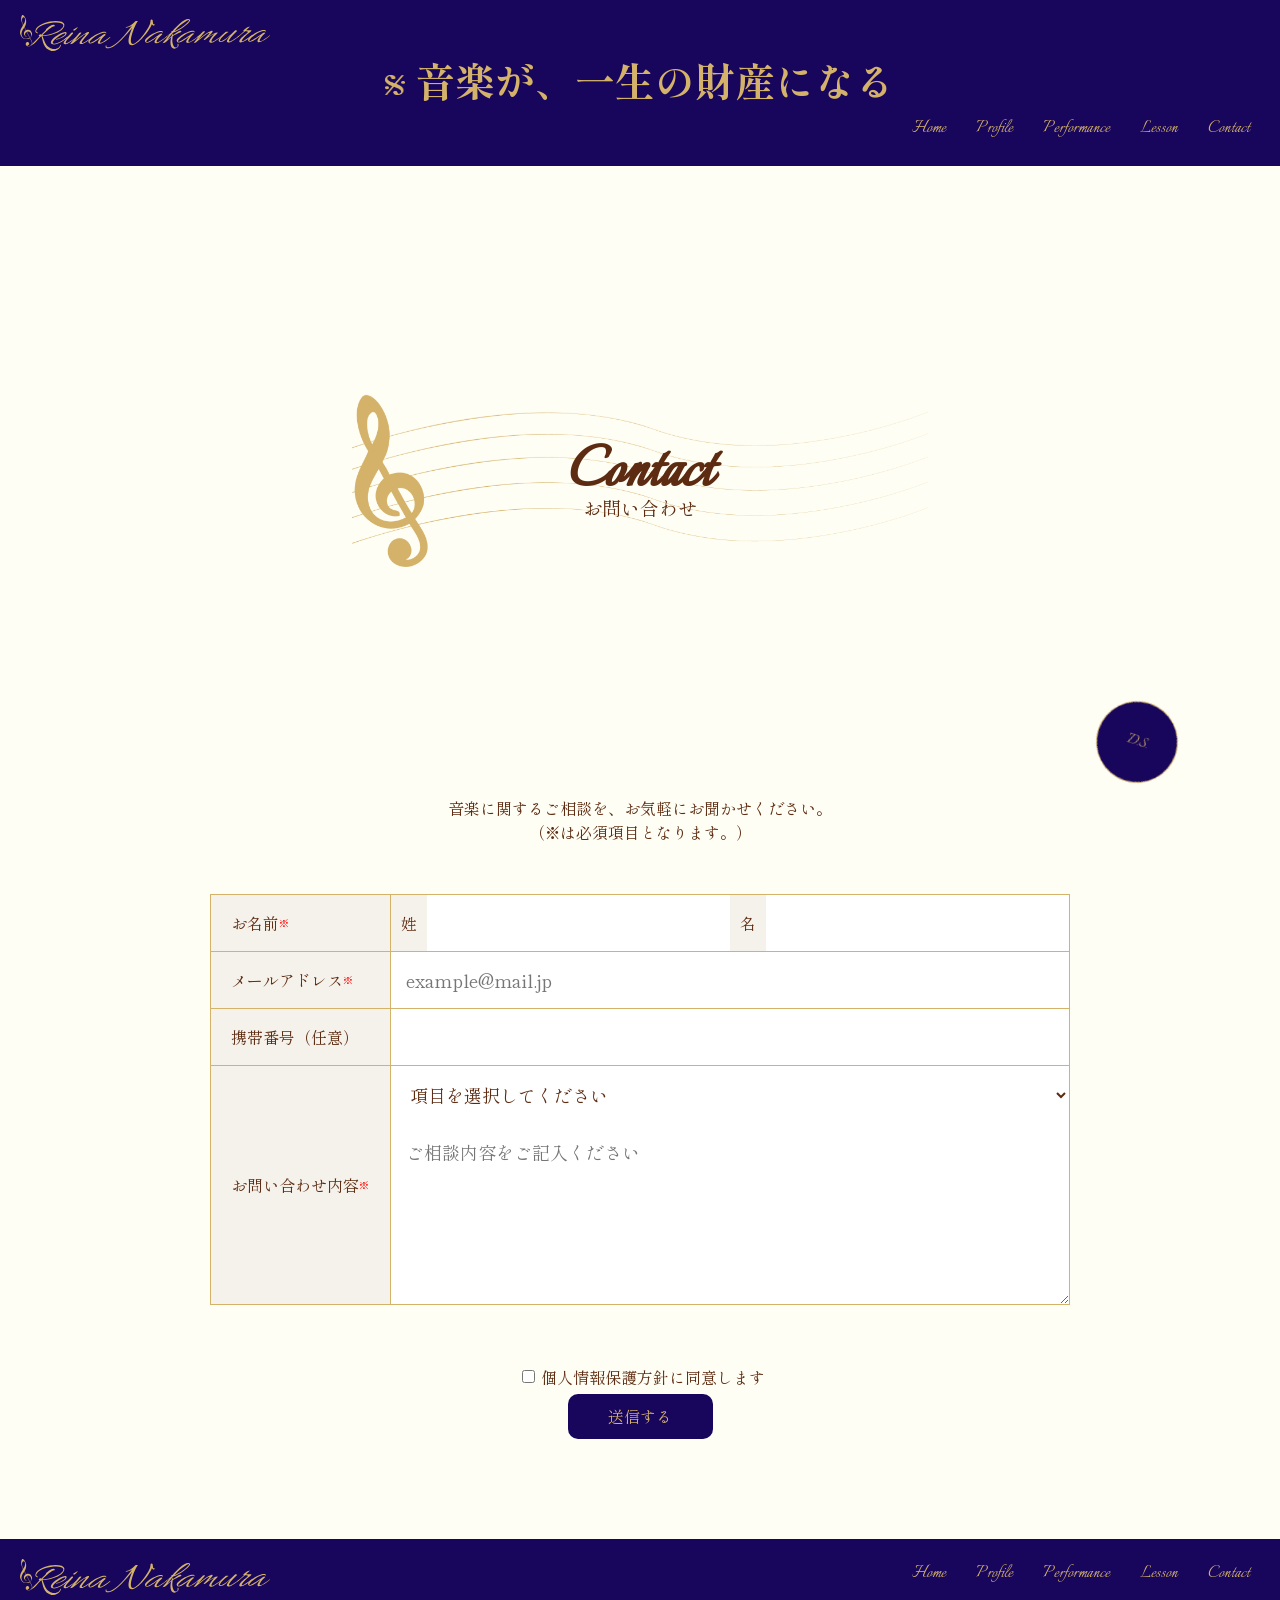
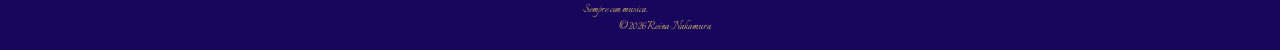
==== commit 5df06c04: "Add files via upload" ====
--- a/contact/contact.html
+++ b/contact/contact.html
@@ -40,49 +40,53 @@
             </div>
         </section>
         <div class="inner">
-            <p class="list_top">音楽に関するご相談を、お気軽にお聞かせください。</p>
+            <p class="list_top">音楽に関するご相談を、お気軽にお聞かせください。<br>（※は必須項目となります。）</p>
             <section id="contact_list">
                 <form action="#" method="post">
                     <div class="form_row">
                         <div class="form_name">
-                            <label>お名前</label>
+                            <label>お名前<small>※</small></label>
                             <div class="name_input">
                                 <div class="last_name">
                                     <label for="last_name">姓</label>
-                                    <input type="text" id="last_name" name="last_name">
+                                    <input type="text" id="last_name" name="last_name" required>
                                 </div>
                                 <div class="first_name">
                                     <label for="first_name">名</label>
-                                    <input type="text" id="first_name" name="first_name">
+                                    <input type="text" id="first_name" name="first_name" required>
                                 </div>
                             </div>
                         </div>
                         <div class="form_mail">
-                            <label for="mail">メールアドレス</label>
-                            <input type="email" id="mail" placeholder="example@mail.jp" name="mail">
+                            <label for="mail">メールアドレス<small>※</small></label>
+                            <input type="email" id="mail" placeholder="example@mail.jp" name="mail" required>
+                        </div>
+                        <div class="form_tel">
+                            <label for="tel">携帯番号（任意）</label>
+                            <input type="tel" id="tel" name="tel">
                         </div>
                         <div class="form_purpose">
-                            <label>お問い合わせ内容</label>
+                            <label>お問い合わせ内容<small>※</small></label>
                             <div class="form_purpose_bottom">
                                 <select id="purpose" name="purpose">
                                     <option value="">項目を選択してください</option>
                                     <option value="performance">演奏依頼</option>
                                     <option value="lesson">レッスン</option>
                                 </select>
-                                <textarea id="message" name="message" placeholder="ご相談内容をご記入ください"></textarea>
+                                <textarea id="message" name="message" placeholder="ご相談内容をご記入ください" required></textarea>
                             </div>
                         </div>
                         <div class="form_age">
-                            <label for="age">年齢</label>
-                            <input type="number" id="age" name="age">
+                            <label for="age">年齢<small>※</small></label>
+                            <input type="number" id="age" name="age" required>
                         </div>
                         <div class="form_voice_type">
-                            <label for="voice_type">声種</label>
-                            <input type="text" id="voice_type" name="voice_type" placeholder="例：ソプラノ、女声">
+                            <label for="voice_type">声種<small>※</small></label>
+                            <input type="text" id="voice_type" name="voice_type" placeholder="例：ソプラノ、女声" required>
                         </div>
                         <div class="form_lesson_purpose">
-                            <label for="lesson_purpose">レッスンの目的</label>
-                            <select id="lesson_purpose" name="lesson_purpose">
+                            <label for="lesson_purpose">レッスンの目的<small>※</small></label>
+                            <select id="lesson_purpose" name="lesson_purpose" required>
                                 <option value="">項目を選択してください</option>
                                 <option value="hobby">趣味（クラシック）</option>
                                 <option value="entrance_exam">受験対策</option>
@@ -90,12 +94,12 @@
                             </select>
                         </div>
                         <div class="form_venue">
-                            <label for="venue">会場</label>
-                            <input type="text" id="venue" name="venue">
+                            <label for="venue">会場<small>※</small></label>
+                            <input type="text" id="venue" name="venue" required>
                         </div>
                         <div class="form_datetime">
-                            <label for="datetime">希望日時</label>
-                            <input type="datetime-local" id="datetime" name="datetime">
+                            <label for="datetime">希望日時<small>※</small></label>
+                            <input type="datetime-local" id="datetime" name="datetime" required>
                         </div>
                         <div class="form_piano">
                             <p>ピアノの有無</p>
@@ -111,16 +115,18 @@
                             </div>
                         </div>
                         <div class="form_details">
-                            <label for="details">依頼詳細</label>
-                            <textarea id="details" name="details" placeholder="希望曲・ジャンル、演奏時間の目安などご記入ください"></textarea>
+                            <label for="details">依頼詳細<small>※</small></label>
+                            <textarea id="details" name="details" placeholder="希望曲・ジャンル、演奏時間の目安などご記入ください"
+                                required></textarea>
                         </div>
                     </div>
                 </form>
             </section>
         </div>
         <section id="contact_bottom">
+            <div id="error_message"></div>
             <div>
-                <input type="checkbox" id="agree" name="agree">
+                <input type="checkbox" id="agree" name="agree" required>
                 <label for="agree">個人情報保護方針に同意します</label>
             </div>
             <p class="contact_btn">送信する</p>
--- a/css/style.css
+++ b/css/style.css
@@ -100,19 +100,25 @@
 .fvimg1 {
     width: 200px;
     height: 250px;
-    background: red;
     position: relative;
     transform: translateX(-70px)translateY(-20px);
     box-shadow: 4px 4px 12px rgba(93, 43, 17, .25);
 }
 
+.fvimg1 img {
+    width: 100%;
+}
+
 .fvimg2 {
     width: 240px;
     height: 180px;
-    background: blue;
     position: absolute;
     transform: translateX(50px)translateY(80px);
     box-shadow: 4px 4px 12px rgba(93, 43, 17, .25);
+}
+
+.fvimg2 img {
+    width: 100%;
 }
 
 .fv_text {
@@ -210,6 +216,11 @@
     aspect-ratio: 5/3;
     background-color: #d4b26a;
     margin: 0 auto 25px;
+}
+
+.service_img img {
+    width: 100%;
+    aspect-ratio: 5/3;
 }
 
 .service1 h3,
@@ -449,6 +460,14 @@
     background: #17065c;
 }
 
+.introduction_img img {
+    width: 100%;
+    height: 100%;
+    object-fit: cover;
+    border-radius: 50%;
+    display: block;
+}
+
 .introduction_title {
     text-align: center;
     margin: auto;
@@ -476,6 +495,15 @@
     display: flex;
     flex-direction: column;
     gap: 6px;
+}
+
+#history p {
+    text-align: center;
+}
+
+#history .contact_btn {
+    width: 250px;
+    margin: 50px auto 0;
 }
 
 #youtube {
@@ -560,6 +588,7 @@
 #lesson_top p {
     width: max-content;
     margin: auto;
+    line-height: 3rem;
 }
 
 #lesson_img {
@@ -584,11 +613,15 @@
 #lesson_img h2 {
     position: absolute;
     z-index: 2;
+    width: 100%;
     top: 50%;
-    left: 50%;
-    transform: translate(-50%, -50%);
+    transform: translateY(-50%);
+    padding-top: 3rem;
+    padding-bottom: 3rem;
     font-size: 2.5rem;
     white-space: nowrap;
+    background: rgba(255, 254, 244, .5);
+    text-align: center;
 }
 
 #lesson_price h2,
@@ -597,6 +630,53 @@
     margin: 30px auto;
 }
 
+#lesson_bottom {
+    width: fit-content;
+    margin: auto;
+    line-height: 3rem;
+}
+
+#lesson_price p {
+    width: fit-content;
+    margin: auto;
+    line-height: 3rem;
+}
+
+.no-break {
+    white-space: nowrap;
+}
+
+#lesson_price div {
+    display: grid;
+    align-items: center;
+    justify-items: center;
+    width: 30rem;
+    margin: auto;
+    aspect-ratio: 1/1;
+    padding: 30px 0;
+    background-color: #ffc2b8;
+    border-radius: 50%;
+}
+
+#lesson_price ul {
+    width: max-content;
+    margin: 30px auto;
+    line-height: 3rem;
+}
+
+#lesson_contact {
+    width: max-content;
+    margin: 50px auto;
+    display: grid;
+    justify-items: center;
+}
+
+#lesson_contact>.contact_btn {
+    margin-top: 20px;
+    align-items: center;
+    justify-content: center;
+}
+
 /* -------contact------- */
 
 .list_top {
@@ -612,6 +692,7 @@
     display: grid;
     grid-template-columns: 180px 1fr;
     border: 1px solid #d4b26a;
+    background: #f5f1eb;
 }
 
 .form_row>div:not(:first-child) {
@@ -623,18 +704,26 @@
     display: flex;
     align-items: center;
     padding-left: 20px;
+    border-right: 1px solid #d4b26a;
+}
+
+.form_row small {
+    color: red;
+    font-size: 1rem;
 }
 
 .name_input {
     display: grid;
     grid-template-columns: 1fr 1fr;
-    gap: 20px;
 }
 
 .name_input>div {
     display: flex;
     align-items: center;
-    gap: 10px;
+}
+
+.name_input label {
+    padding: 0 10px;
 }
 
 .form_purpose {
@@ -679,6 +768,13 @@
     display: flex;
     flex-direction: column;
     align-items: center;
+}
+
+#error_message {
+    color: red;
+    margin: 0 0 15px;
+    text-align: center;
+    grid-template-columns: none !important;
 }
 
 #contact_bottom div {
--- a/css/anime.css
+++ b/css/anime.css
@@ -106,8 +106,229 @@
     transform: none;
 }
 
+/* =========================
+   First View Animation
+   ========================= */
+
+/* 左斜め上からふわっと登場 */
+@keyframes fvFadeIn {
+    from {
+        opacity: 0;
+        transform: translate(-10px, -10px);
+    }
+
+    to {
+        opacity: 1;
+        transform: translate(0, 0);
+    }
+}
+
+
+/* 画像1 */
+@keyframes fvImg1FadeIn {
+    from {
+        opacity: 0;
+        transform: translateX(-80px) translateY(-30px);
+    }
+
+    to {
+        opacity: 1;
+        transform: translateX(-70px) translateY(-20px);
+    }
+}
+
+
+/* 画像2 */
+@keyframes fvImg2FadeIn {
+    from {
+        opacity: 0;
+        transform: translateX(40px) translateY(70px);
+    }
+
+    to {
+        opacity: 1;
+        transform: translateX(50px) translateY(80px);
+    }
+}
+
+
+/* 画像1：0秒 */
+.fvimg1 {
+    opacity: 0;
+    animation: fvImg1FadeIn 0.8s ease-out forwards;
+    animation-delay: 0s;
+}
+
+
+/* 画像2：0.8秒後 */
+.fvimg2 {
+    opacity: 0;
+    animation: fvImg2FadeIn 0.8s ease-out forwards;
+    animation-delay: 0.8s;
+}
+
+
+/* テキスト1・2 */
+.fv1,
+.fv2 {
+    opacity: 0;
+    animation: fvFadeIn 0.8s ease-out forwards;
+}
+
+
+/* テキスト1 */
+.fv1 {
+    animation-delay: 0s;
+}
+
+
+/* テキスト2 */
+.fv2 {
+    animation-delay: 0.8s;
+}
+
+
+/* テキスト3・4・5 */
+.fv3,
+.fv4,
+.fv5 {
+    opacity: 0;
+    animation: fvTextFadeIn 0.8s ease-out forwards;
+    animation-delay: 1.6s;
+}
+
+
+/* 下部 */
+.fv_bottom {
+    opacity: 0;
+    animation: fvBottomFadeIn 0.8s ease-out forwards;
+    animation-delay: 2.4s;
+}
+
+
+/* ふわっと浮き出る */
+@keyframes fvTextFadeIn {
+    from {
+        opacity: 0;
+        transform: translateY(5px);
+    }
+
+    to {
+        opacity: 1;
+        transform: translateY(0);
+    }
+}
+
+
+@keyframes fvBottomFadeIn {
+    from {
+        opacity: 0;
+        transform: translateY(5px);
+    }
+
+    to {
+        opacity: 1;
+        transform: translateY(0);
+    }
+}
+
+/* =========================
+   Section Title Animation
+   ========================= */
+
+@keyframes sectionTitleFadeIn {
+    from {
+        opacity: 0;
+        transform: translateY(10px);
+    }
+
+    to {
+        opacity: 1;
+        transform: translateY(0);
+    }
+}
+
+
+/* アニメーション前は見えない */
+.sectiontitle {
+    opacity: 0;
+}
+
+
+/* jQueryでクラスが付いたら実行 */
+.sectiontitle.is-visible {
+    animation: sectionTitleFadeIn 0.8s ease-out forwards;
+}
+
 @media (max-width:768px) {
     li:hover {
         transform: scale(1);
     }
+}
+
+@keyframes profileImgFadeIn {
+    from {
+        opacity: 0;
+        transform: translateX(-20px);
+    }
+
+    to {
+        opacity: 1;
+        transform: translateX(0);
+    }
+}
+
+@keyframes profileTextFadeIn {
+    from {
+        opacity: 0;
+        transform: translateX(20px);
+    }
+
+    to {
+        opacity: 1;
+        transform: translateX(0);
+    }
+}
+
+.profile_img,
+.profile_text {
+    opacity: 0;
+}
+
+.profile_img.is-visible {
+    animation: profileImgFadeIn 0.8s ease-out forwards;
+}
+
+.profile_text.is-visible {
+    animation: profileTextFadeIn 0.8s ease-out forwards;
+}
+
+/* =========================
+   Lower Page Title Animation
+   ========================= */
+
+@keyframes titleFadeIn {
+    from {
+        opacity: 0;
+    }
+
+    to {
+        opacity: 1;
+    }
+}
+
+
+/* タイトル画像 */
+#title img {
+    opacity: 0;
+    animation: titleFadeIn 0.8s ease-out forwards;
+    animation-delay: 0s;
+}
+
+
+/* タイトルテキスト */
+.titletext {
+    opacity: 0;
+    animation: titleFadeIn 0.8s ease-out forwards;
+    animation-delay: 0.5s;
 }
